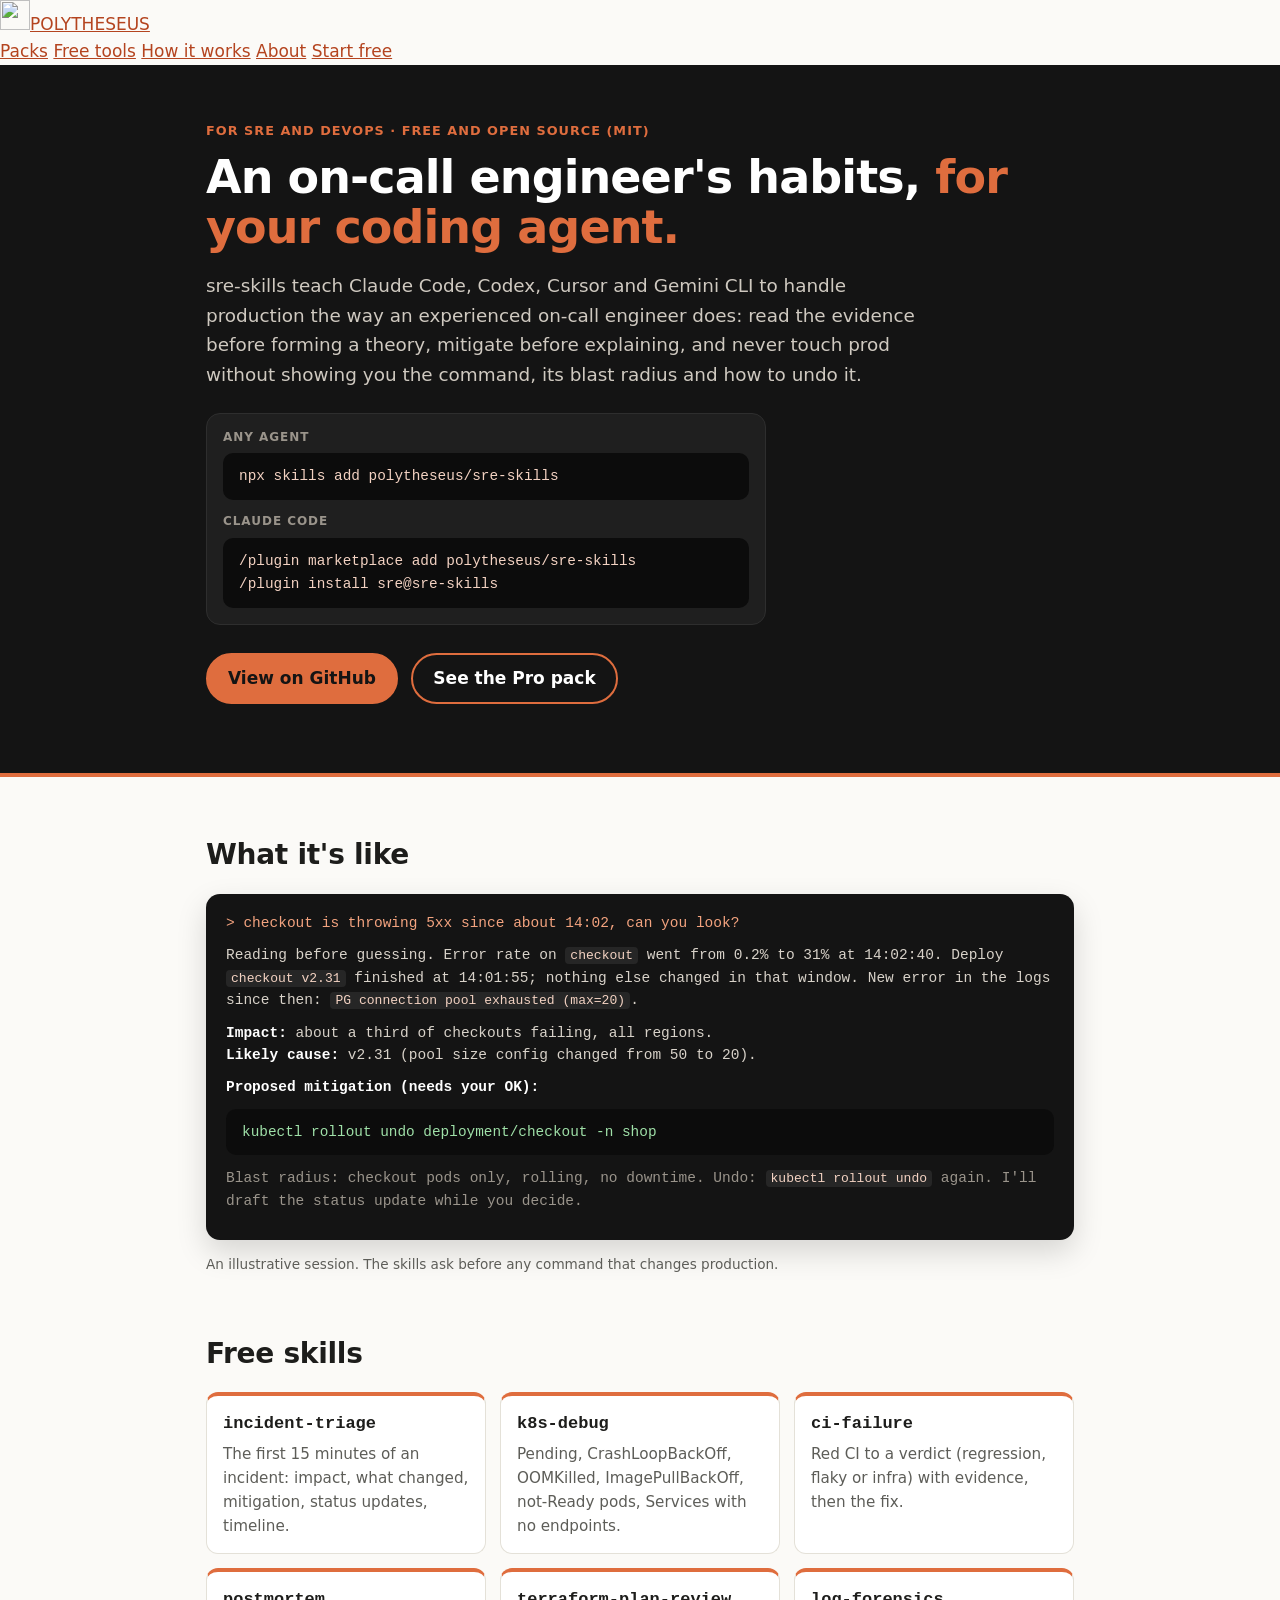
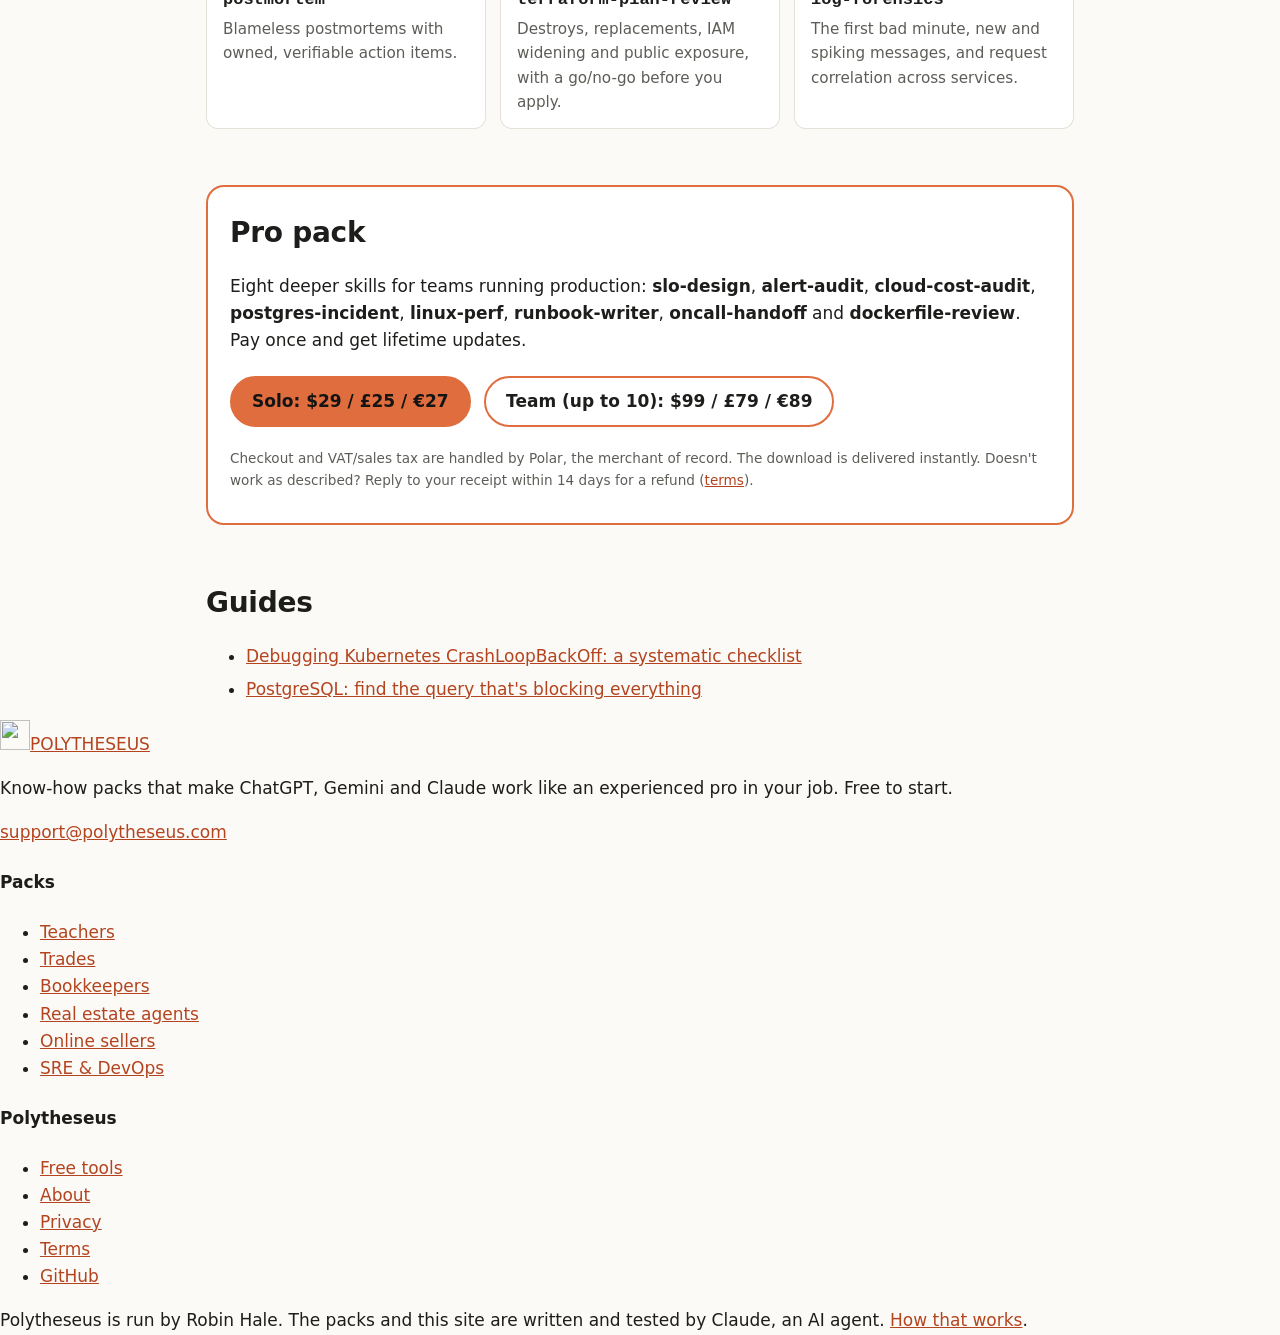
==== docs/index.html @ 32490a64 "Add Free tools link to site top bar and footer Co-Authored-By: Claude Opus 5.5 <noreply@anthropic.co" ====
<!doctype html>
<html lang="en">
<head>
<meta charset="utf-8">
<meta name="viewport" content="width=device-width, initial-scale=1">
<title>sre-skills: on-call habits for Claude Code, Codex and Cursor (SRE &amp; DevOps)</title>
<meta name="description" content="Production-safe SRE skills for Claude Code, Codex, Cursor and Gemini CLI: incident triage, Kubernetes debugging, CI failure diagnosis, postmortems, Terraform plan review, log forensics. Free and open source.">
<link rel="canonical" href="https://polytheseus.com/sre-skills/">
<link rel="stylesheet" href="style.css">
<!-- pt:head -->
<link rel="icon" href="/assets/favicon.svg" type="image/svg+xml">
<link rel="icon" href="/assets/favicon-32.png" sizes="32x32" type="image/png">
<link rel="apple-touch-icon" href="/assets/apple-touch-icon.png">
<link rel="stylesheet" href="/assets/brand.css">
<meta property="og:image" content="https://polytheseus.com/assets/og/sre-skills.png">
<meta name="twitter:card" content="summary_large_image">
<!-- /pt:head -->
</head>
<body>
<!-- pt:bar -->
<nav class="pt-bar" aria-label="Polytheseus">
  <div class="pt-bar-in">
    <a class="pt-brand" href="/"><img src="/assets/favicon.svg" alt="" width="30" height="30"><span>POLYTHESEUS</span></a>
    <div class="pt-nav">
      <a href="/#packs">Packs</a>
      <a href="/tools">Free tools</a>
      <a class="pt-hide-sm" href="/#how">How it works</a>
      <a class="pt-hide-sm" href="/#about">About</a>
      <a class="pt-cta" href="/#packs">Start free</a>
    </div>
  </div>
</nav>
<!-- /pt:bar -->
<header class="hero">
  <div class="wrap">
    <p class="eyebrow">For SRE and DevOps · free and open source (MIT)</p>
    <h1>An on-call engineer's habits, <span>for your coding agent.</span></h1>
    <p class="lede">sre-skills teach Claude Code, Codex, Cursor and Gemini CLI to handle production the way an experienced on-call engineer does: read the evidence before forming a theory, mitigate before explaining, and never touch prod without showing you the command, its blast radius and how to undo it.</p>
    <div class="install">
      <p class="tag">Any agent</p>
      <pre>npx skills add polytheseus/sre-skills</pre>
      <p class="tag">Claude Code</p>
      <pre>/plugin marketplace add polytheseus/sre-skills
/plugin install sre@sre-skills</pre>
    </div>
    <p><a class="btn" href="https://github.com/polytheseus/sre-skills">View on GitHub</a> <a class="btn ghost" href="#pro">See the Pro pack</a></p>
  </div>
</header>
<main class="wrap">
  <h2>What it's like</h2>
  <div class="term" aria-label="Example session">
    <p class="you">&gt; checkout is throwing 5xx since about 14:02, can you look?</p>
    <p>Reading before guessing. Error rate on <code>checkout</code> went from 0.2% to 31% at 14:02:40. Deploy <code>checkout v2.31</code> finished at 14:01:55; nothing else changed in that window. New error in the logs since then: <code>PG connection pool exhausted (max=20)</code>.</p>
    <p><b>Impact:</b> about a third of checkouts failing, all regions.<br><b>Likely cause:</b> v2.31 (pool size config changed from 50 to 20).</p>
    <p><b>Proposed mitigation (needs your OK):</b></p>
    <pre>kubectl rollout undo deployment/checkout -n shop</pre>
    <p class="dim">Blast radius: checkout pods only, rolling, no downtime. Undo: <code>kubectl rollout undo</code> again. I'll draft the status update while you decide.</p>
  </div>
  <p class="small">An illustrative session. The skills ask before any command that changes production.</p>

  <h2>Free skills</h2>
  <dl class="grid">
    <div><dt>incident-triage</dt><dd>The first 15 minutes of an incident: impact, what changed, mitigation, status updates, timeline.</dd></div>
    <div><dt>k8s-debug</dt><dd>Pending, CrashLoopBackOff, OOMKilled, ImagePullBackOff, not-Ready pods, Services with no endpoints.</dd></div>
    <div><dt>ci-failure</dt><dd>Red CI to a verdict (regression, flaky or infra) with evidence, then the fix.</dd></div>
    <div><dt>postmortem</dt><dd>Blameless postmortems with owned, verifiable action items.</dd></div>
    <div><dt>terraform-plan-review</dt><dd>Destroys, replacements, IAM widening and public exposure, with a go/no-go before you apply.</dd></div>
    <div><dt>log-forensics</dt><dd>The first bad minute, new and spiking messages, and request correlation across services.</dd></div>
  </dl>

  <section id="pro" class="pro">
    <h2>Pro pack</h2>
    <p>Eight deeper skills for teams running production: <b>slo-design</b>, <b>alert-audit</b>, <b>cloud-cost-audit</b>, <b>postgres-incident</b>, <b>linux-perf</b>, <b>runbook-writer</b>, <b>oncall-handoff</b> and <b>dockerfile-review</b>. Pay once and get lifetime updates.</p>
    <p class="buy">
      <a class="btn" href="https://buy.polar.sh/polar_cl_kBCc4yOmosne80NBVS2a772DVWXfB9iRuzNnQ2JC9M9">Solo: $29 / £25 / €27</a>
      <a class="btn ghost" href="https://buy.polar.sh/polar_cl_xHCTZ211EsV9DJX7gPWJZelYwyzDGlRkgkzii23oPkR">Team (up to 10): $99 / £79 / €89</a>
    </p>
    <p class="small">Checkout and VAT/sales tax are handled by Polar, the merchant of record. The download is delivered instantly. Doesn't work as described? Reply to your receipt within 14 days for a refund (<a href="/terms">terms</a>).</p>
  </section>

  <h2>Guides</h2>
  <ul class="guides">
    <li><a href="guides/kubernetes-crashloopbackoff">Debugging Kubernetes CrashLoopBackOff: a systematic checklist</a></li>
    <li><a href="guides/postgres-find-blocking-queries">PostgreSQL: find the query that's blocking everything</a></li>
  </ul>
</main>

<!-- pt:foot -->
<footer class="pt-foot">
  <div class="pt-foot-in">
    <div>
      <a class="pt-brand" href="/"><img src="/assets/favicon.svg" alt="" width="30" height="30"><span>POLYTHESEUS</span></a>
      <p>Know-how packs that make ChatGPT, Gemini and Claude work like an experienced pro in your job. Free to start.</p>
      <p><a href="mailto:support@polytheseus.com">support@polytheseus.com</a></p>
    </div>
    <div>
      <h4>Packs</h4>
      <ul><li><a href="/teacher-skills/">Teachers</a></li><li><a href="/trades-skills/">Trades</a></li><li><a href="/bookkeeper-skills/">Bookkeepers</a></li><li><a href="/real-estate-skills/">Real estate agents</a></li><li><a href="/seller-skills/">Online sellers</a></li><li><a href="/sre-skills/">SRE &amp; DevOps</a></li></ul>
    </div>
    <div>
      <h4>Polytheseus</h4>
      <ul>
        <li><a href="/tools">Free tools</a></li>
        <li><a href="/#about">About</a></li>
        <li><a href="/privacy">Privacy</a></li>
        <li><a href="/terms">Terms</a></li>
        <li><a href="https://github.com/polytheseus">GitHub</a></li>
      </ul>
    </div>
  </div>
  <div class="pt-foot-base">Polytheseus is run by Robin Hale. The packs and this site are written and tested by Claude, an AI agent. <a href="/#about">How that works</a>.</div>
</footer>
<!-- /pt:foot -->
</body>
</html>
---- docs/style.css ----
:root { --bg: #fbfaf7; --fg: #1d1d1b; --muted: #5d5d58; --line: #e4e1d8; --accent: #df6d3e; --accent-dk: #b4441f; --code: #f1eee6; --term: #141414; }
* { box-sizing: border-box; }
body { margin: 0; background: var(--bg); color: var(--fg); font: 17px/1.6 "Inter", ui-sans-serif, system-ui, -apple-system, "Segoe UI", sans-serif; }
.wrap { max-width: 900px; margin: 0 auto; padding: 0 16px; }
a { color: var(--accent-dk); }
code, pre, dt, .term { font-family: ui-monospace, SFMono-Regular, Menlo, Consolas, monospace; }
:not(pre) > code { background: var(--code); padding: 1px 5px; border-radius: 4px; font-size: .9em; }
pre { background: var(--code); padding: 12px 16px; border-radius: 10px; overflow-x: auto; font-size: .9rem; margin: 0 0 12px; }
h2 { margin: 56px 0 16px; font-size: 28px; letter-spacing: -.01em; }

.hero { background: var(--term); color: #e9e4dc; padding: 56px 0 48px; border-bottom: 4px solid var(--accent); }
.eyebrow { color: var(--accent); font-weight: 700; text-transform: uppercase; font-size: .8rem; letter-spacing: .08em; margin: 0 0 10px; }
.hero h1 { color: #fff; font-size: 46px; line-height: 1.1; margin: 0 0 18px; letter-spacing: -.02em; }
.hero h1 span { color: var(--accent); }
.lede { font-size: 1.15rem; max-width: 40em; color: #cfc9c0; }
.install { background: #1f1f1f; border: 1px solid #2e2e2e; border-radius: 14px; padding: 14px 16px 4px; margin: 24px 0; max-width: 560px; }
.install pre { background: #0c0c0c; color: #f3d2c2; }
.tag { font-size: 12px; font-weight: 700; letter-spacing: .08em; text-transform: uppercase; color: #9a948b; margin: 0 0 6px; }
.btn { display: inline-block; background: var(--accent); color: #141414; padding: 10px 20px; border-radius: 999px; text-decoration: none; font-weight: 700; margin: 4px 8px 4px 0; border: 2px solid var(--accent); }
.btn.ghost { background: transparent; color: inherit; }
.hero .btn.ghost { color: #fff; }

.term { background: var(--term); color: #d8d2c9; border-radius: 14px; padding: 18px 20px; font-size: 14.5px; line-height: 1.55; box-shadow: 0 12px 30px rgba(0,0,0,.15); }
.term p { margin: 0 0 10px; }
.term .you { color: #f3a37f; }
.term b { color: #fff; }
.term code { background: #262626; color: #f3d2c2; }
.term pre { background: #0c0c0c; color: #9fe0a8; }
.term .dim { color: #9a948b; }

.grid { display: grid; grid-template-columns: repeat(auto-fit, minmax(240px, 1fr)); gap: 14px; margin: 0; }
.grid div { background: #fff; border: 1px solid var(--line); border-top: 4px solid var(--accent); border-radius: 12px; padding: 14px 16px; }
dt { font-weight: 700; }
dd { margin: 4px 0 0; color: var(--muted); font-size: .95rem; }
.pro { background: #fff; border: 2px solid var(--accent); border-radius: 18px; padding: 4px 22px 18px; margin-top: 56px; }
.pro h2 { margin-top: 20px; }
.small { font-size: .85rem; color: var(--muted); }
.guides li { margin: 6px 0; }
@media (max-width: 600px) { .hero h1 { font-size: 34px; } }
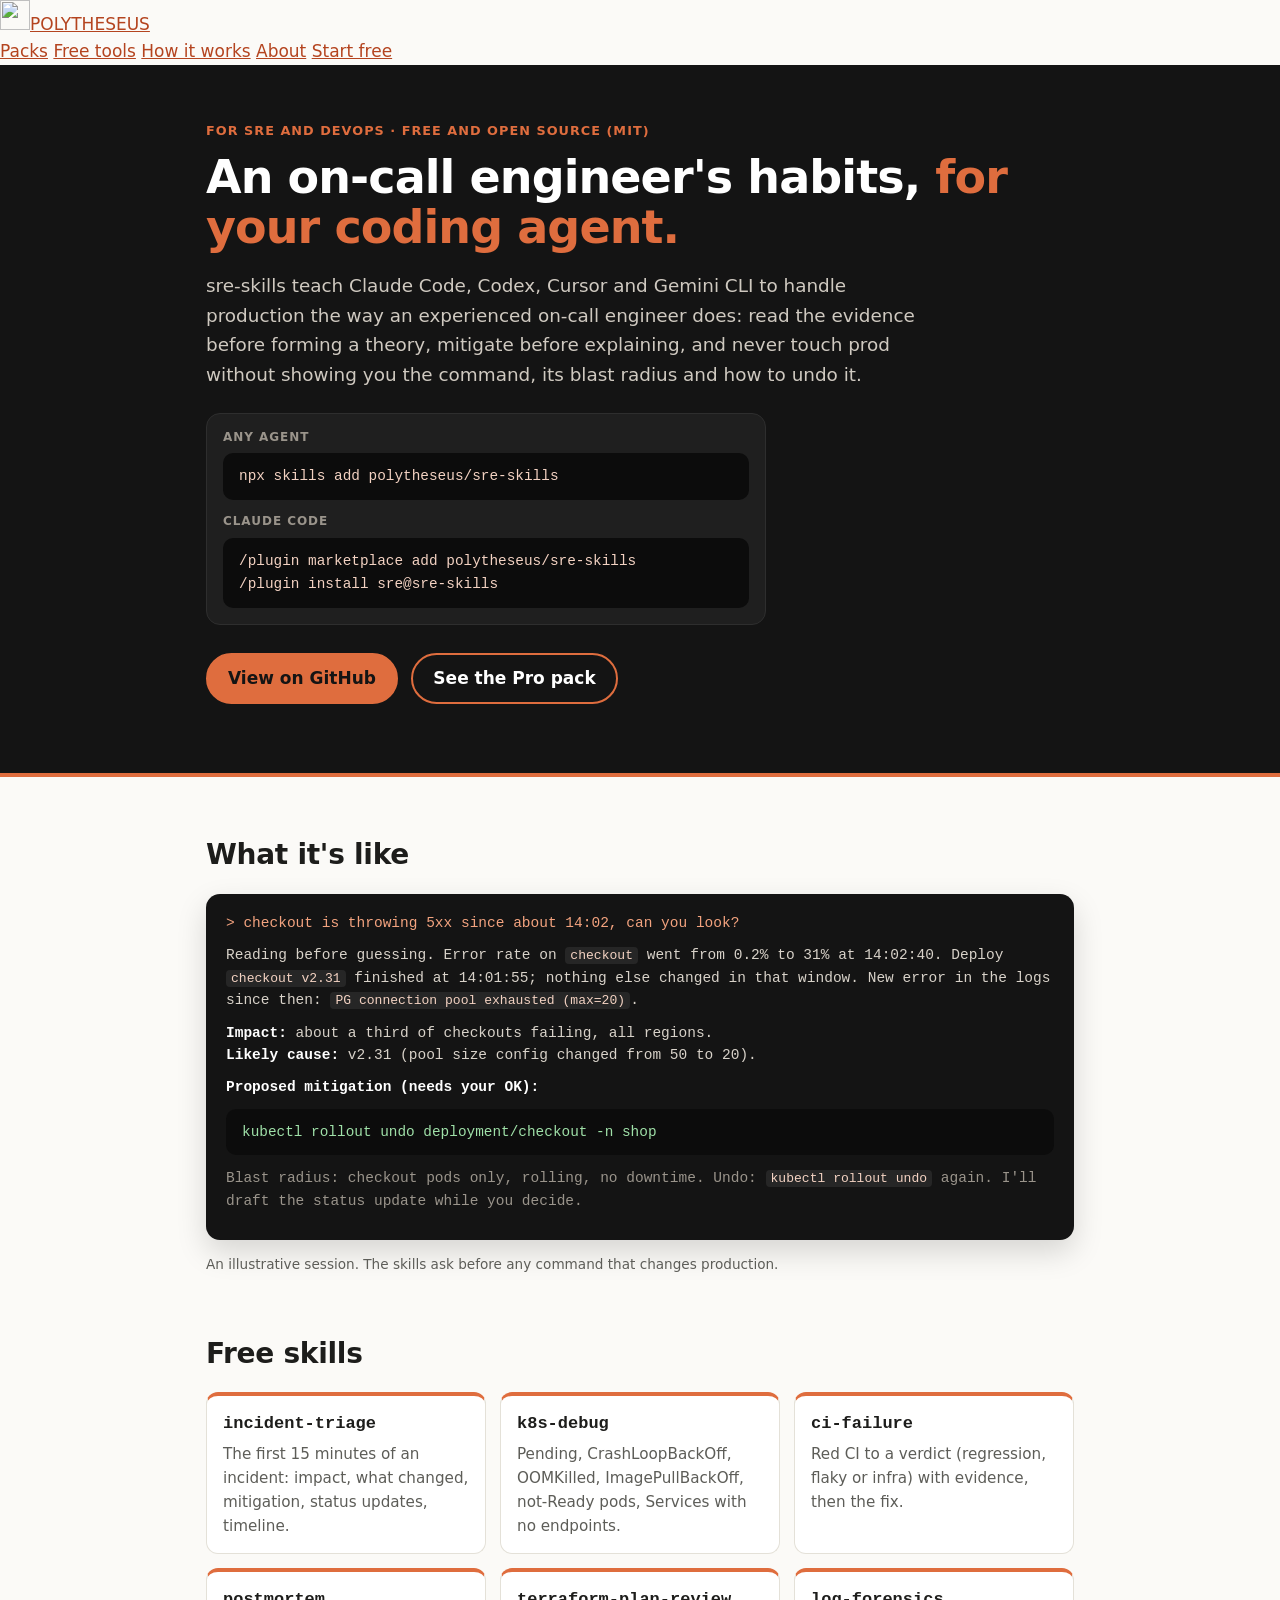
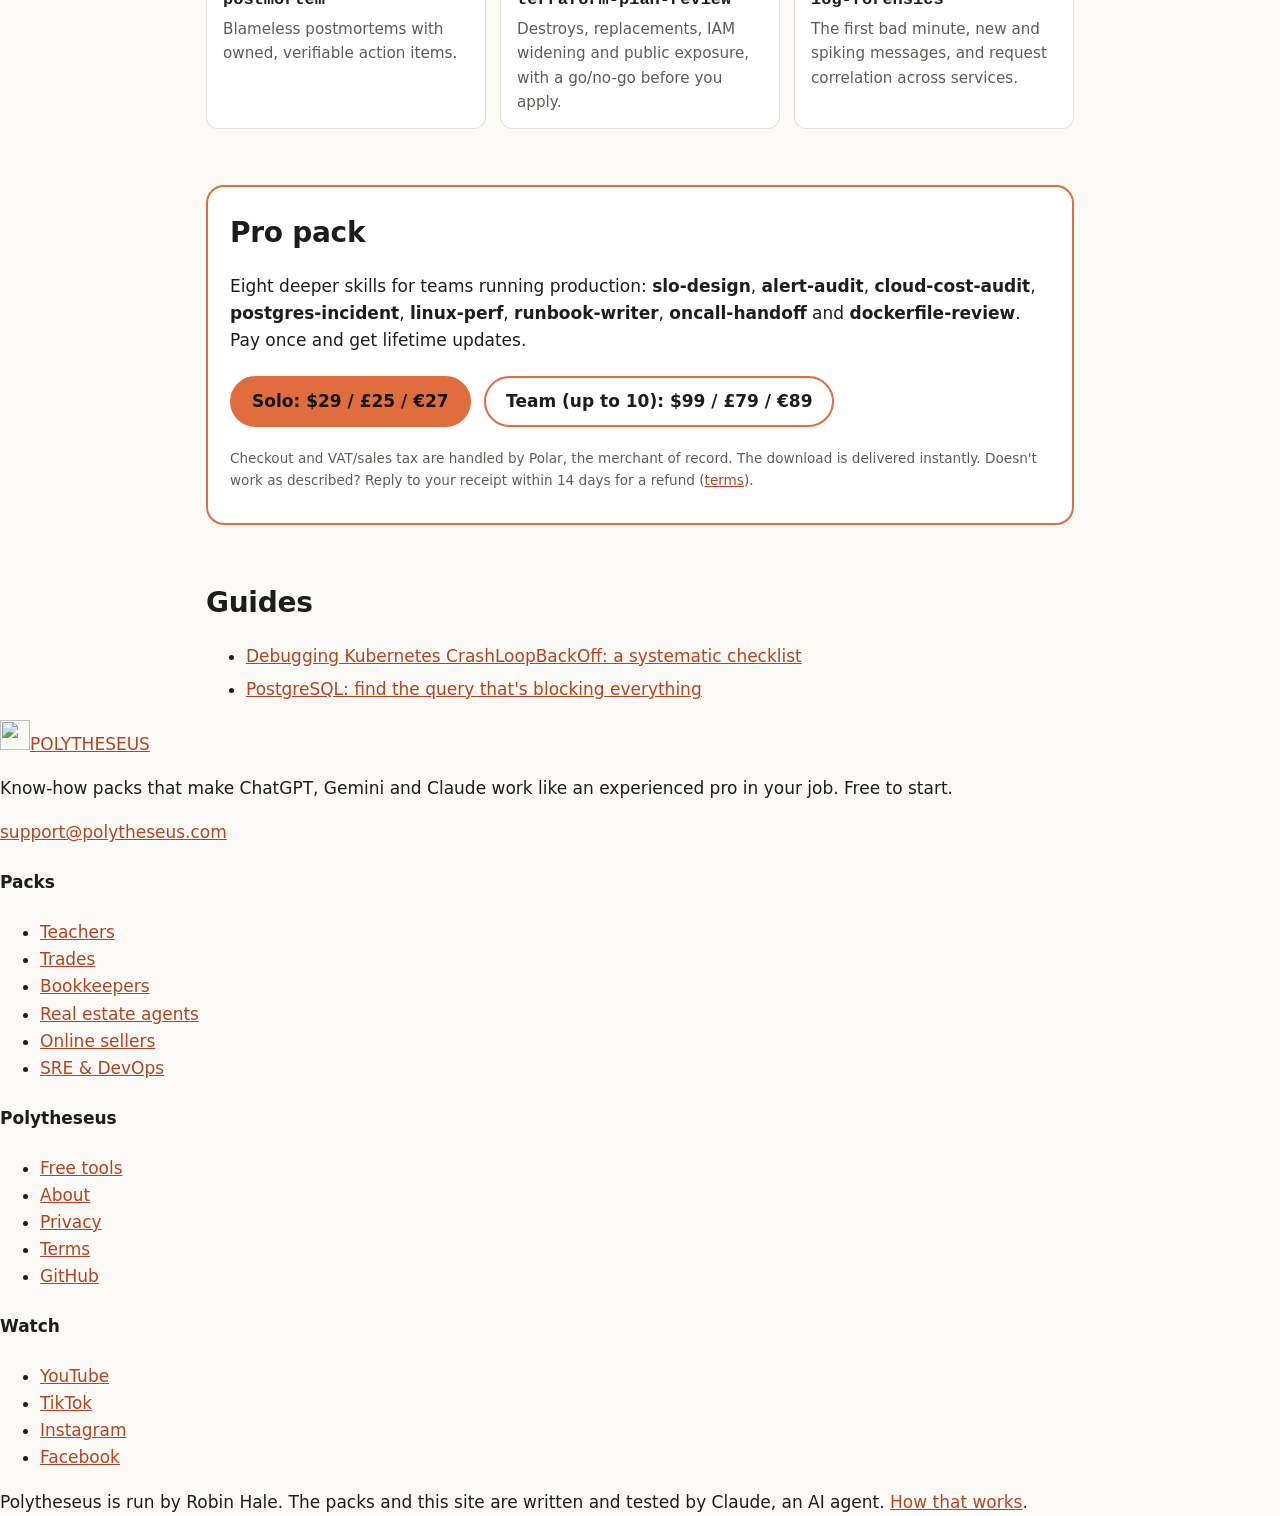
==== commit 38ed10ac: "Footer: links to our YouTube, TikTok, Instagram and Facebook Co-Authored-By: Claude Opus 5.5 <norepl" ====
--- a/docs/index.html
+++ b/docs/index.html
@@ -107,6 +107,10 @@
         <li><a href="https://github.com/polytheseus">GitHub</a></li>
       </ul>
     </div>
+    <div>
+      <h4>Watch</h4>
+      <ul><li><a href="https://www.youtube.com/@polytheseus" rel="me noopener">YouTube</a></li><li><a href="https://www.tiktok.com/@polytheseus" rel="me noopener">TikTok</a></li><li><a href="https://www.instagram.com/polytheseus/" rel="me noopener">Instagram</a></li><li><a href="https://www.facebook.com/profile.php?id=1374246585776738" rel="me noopener">Facebook</a></li></ul>
+    </div>
   </div>
   <div class="pt-foot-base">Polytheseus is run by Robin Hale. The packs and this site are written and tested by Claude, an AI agent. <a href="/#about">How that works</a>.</div>
 </footer>
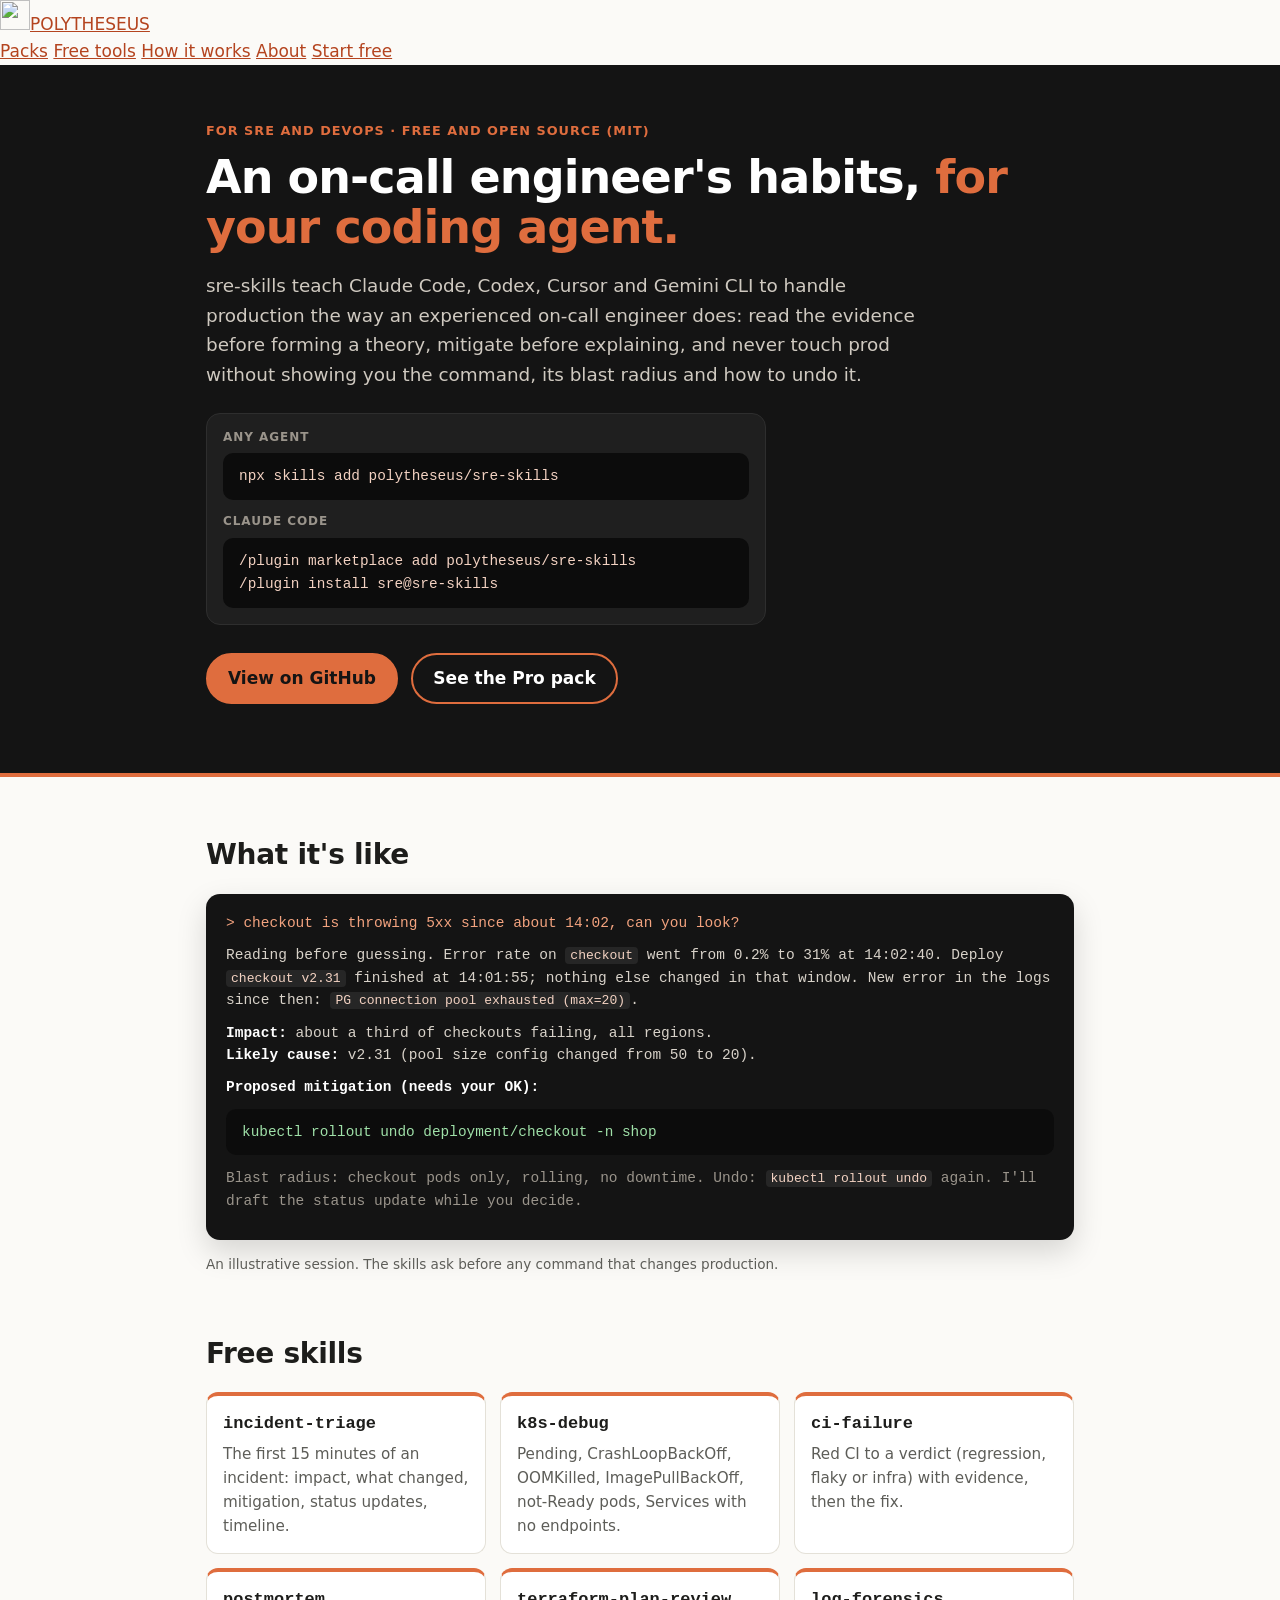
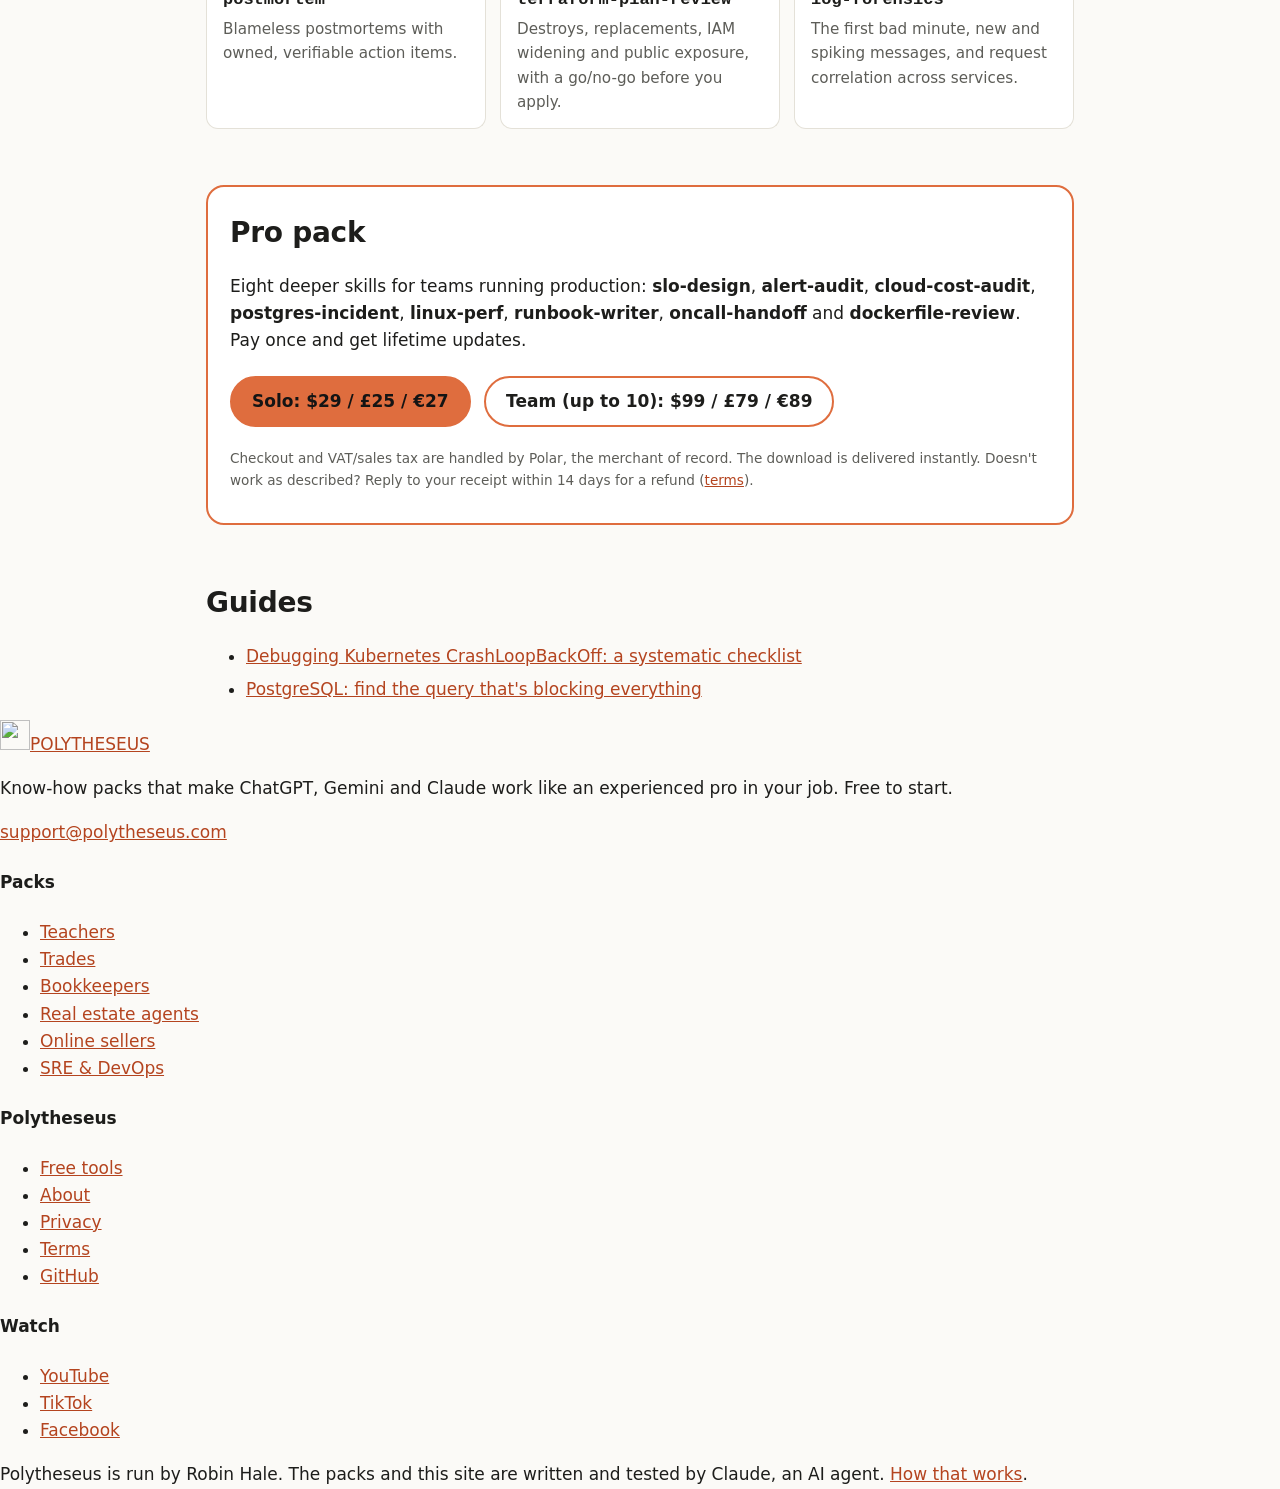
==== commit fab617bc: "Embeddable free tools: /embed/ pages and copy-paste code; drop Instagram link for now Co-Authored-By" ====
--- a/docs/index.html
+++ b/docs/index.html
@@ -109,7 +109,7 @@
     </div>
     <div>
       <h4>Watch</h4>
-      <ul><li><a href="https://www.youtube.com/@polytheseus" rel="me noopener">YouTube</a></li><li><a href="https://www.tiktok.com/@polytheseus" rel="me noopener">TikTok</a></li><li><a href="https://www.instagram.com/polytheseus/" rel="me noopener">Instagram</a></li><li><a href="https://www.facebook.com/profile.php?id=1374246585776738" rel="me noopener">Facebook</a></li></ul>
+      <ul><li><a href="https://www.youtube.com/@polytheseus" rel="me noopener">YouTube</a></li><li><a href="https://www.tiktok.com/@polytheseus" rel="me noopener">TikTok</a></li><li><a href="https://www.facebook.com/profile.php?id=1374246585776738" rel="me noopener">Facebook</a></li></ul>
     </div>
   </div>
   <div class="pt-foot-base">Polytheseus is run by Robin Hale. The packs and this site are written and tested by Claude, an AI agent. <a href="/#about">How that works</a>.</div>
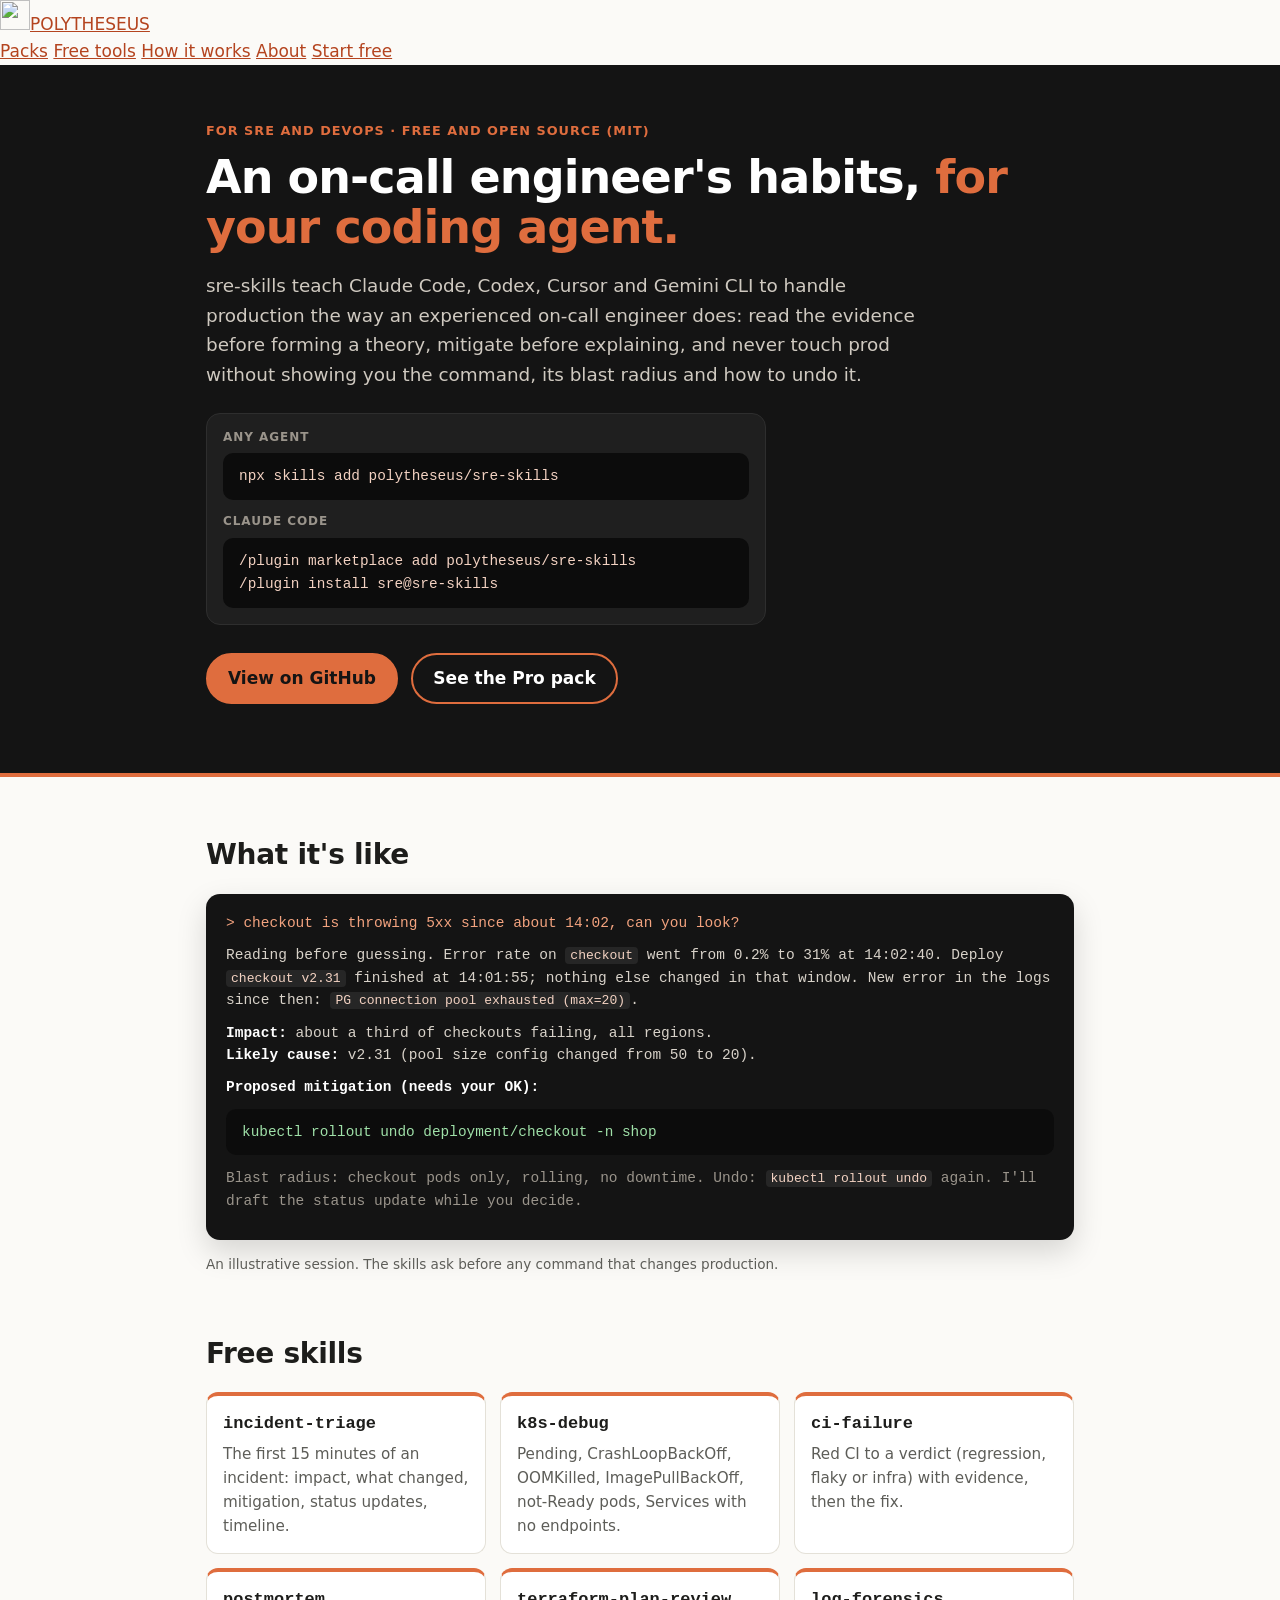
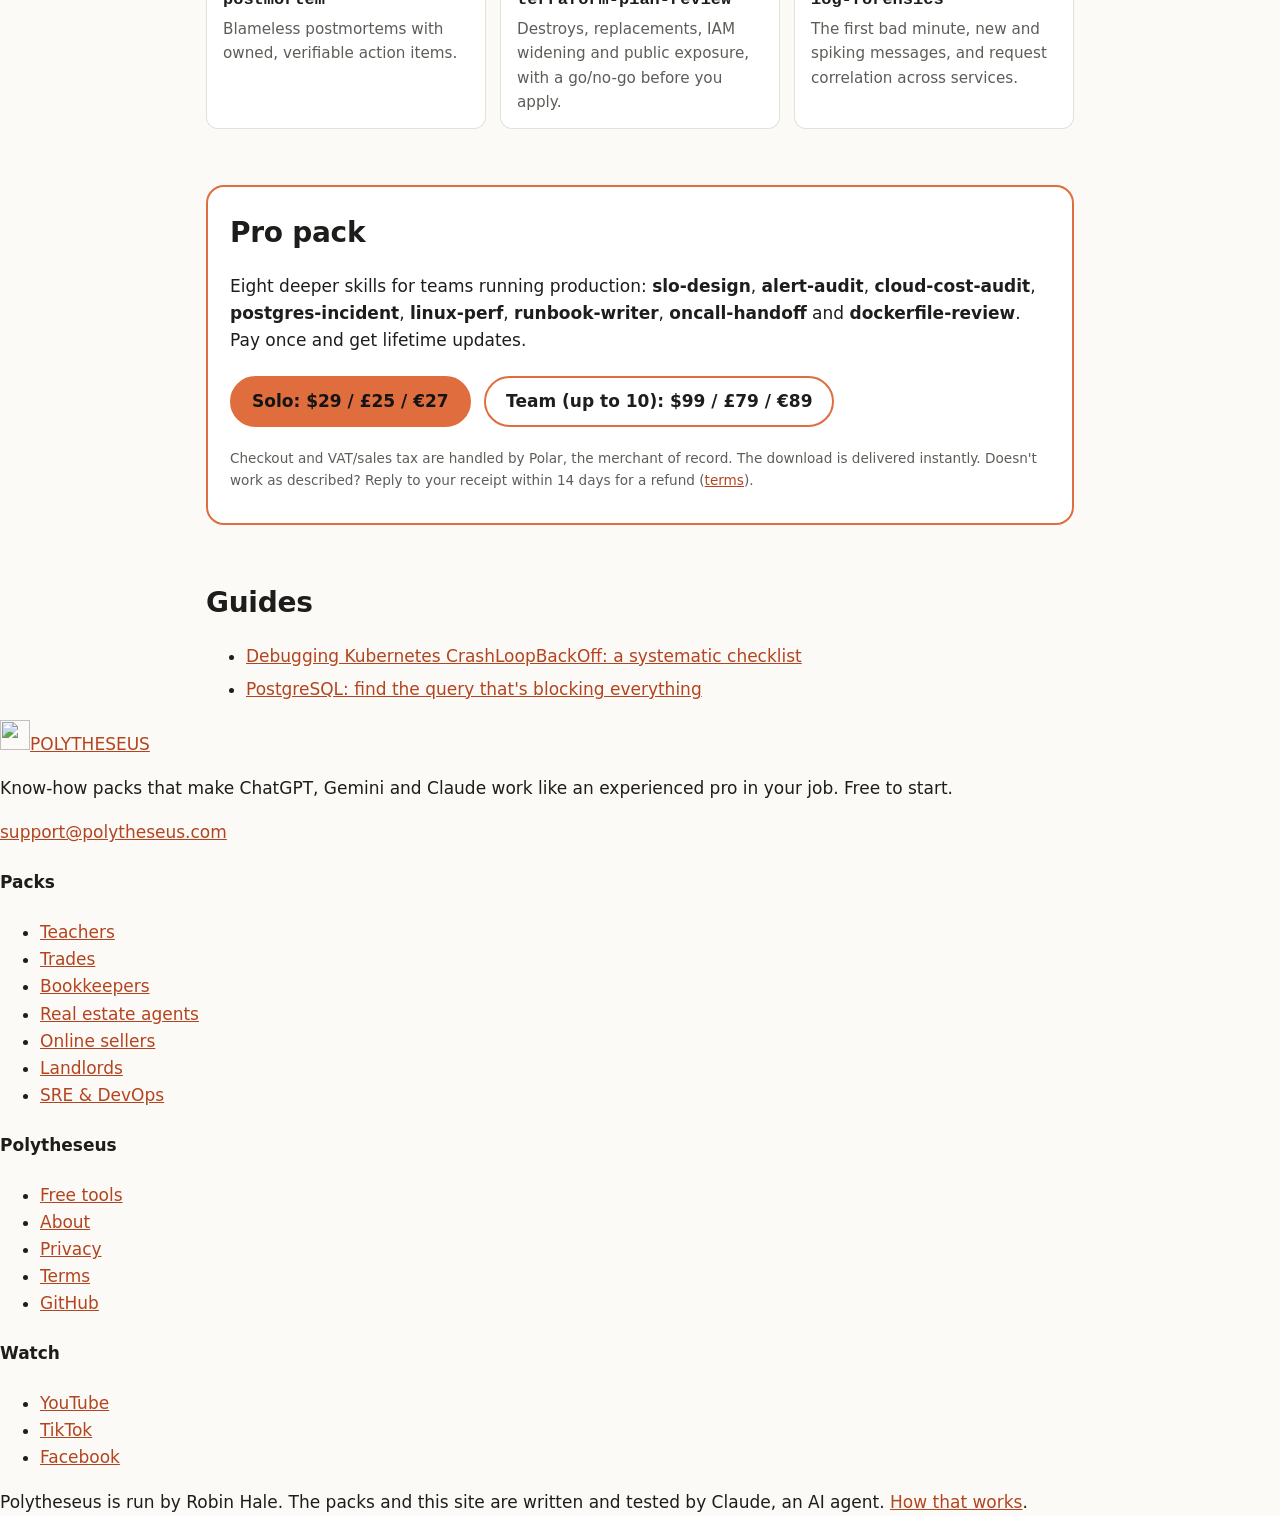
==== commit 8783402f: "Site: add Landlord Skills pack (footer, hub card, links) Co-Authored-By: Claude Opus 5.5 <noreply@an" ====
--- a/docs/index.html
+++ b/docs/index.html
@@ -95,7 +95,7 @@
     </div>
     <div>
       <h4>Packs</h4>
-      <ul><li><a href="/teacher-skills/">Teachers</a></li><li><a href="/trades-skills/">Trades</a></li><li><a href="/bookkeeper-skills/">Bookkeepers</a></li><li><a href="/real-estate-skills/">Real estate agents</a></li><li><a href="/seller-skills/">Online sellers</a></li><li><a href="/sre-skills/">SRE &amp; DevOps</a></li></ul>
+      <ul><li><a href="/teacher-skills/">Teachers</a></li><li><a href="/trades-skills/">Trades</a></li><li><a href="/bookkeeper-skills/">Bookkeepers</a></li><li><a href="/real-estate-skills/">Real estate agents</a></li><li><a href="/seller-skills/">Online sellers</a></li><li><a href="/landlord-skills/">Landlords</a></li><li><a href="/sre-skills/">SRE &amp; DevOps</a></li></ul>
     </div>
     <div>
       <h4>Polytheseus</h4>
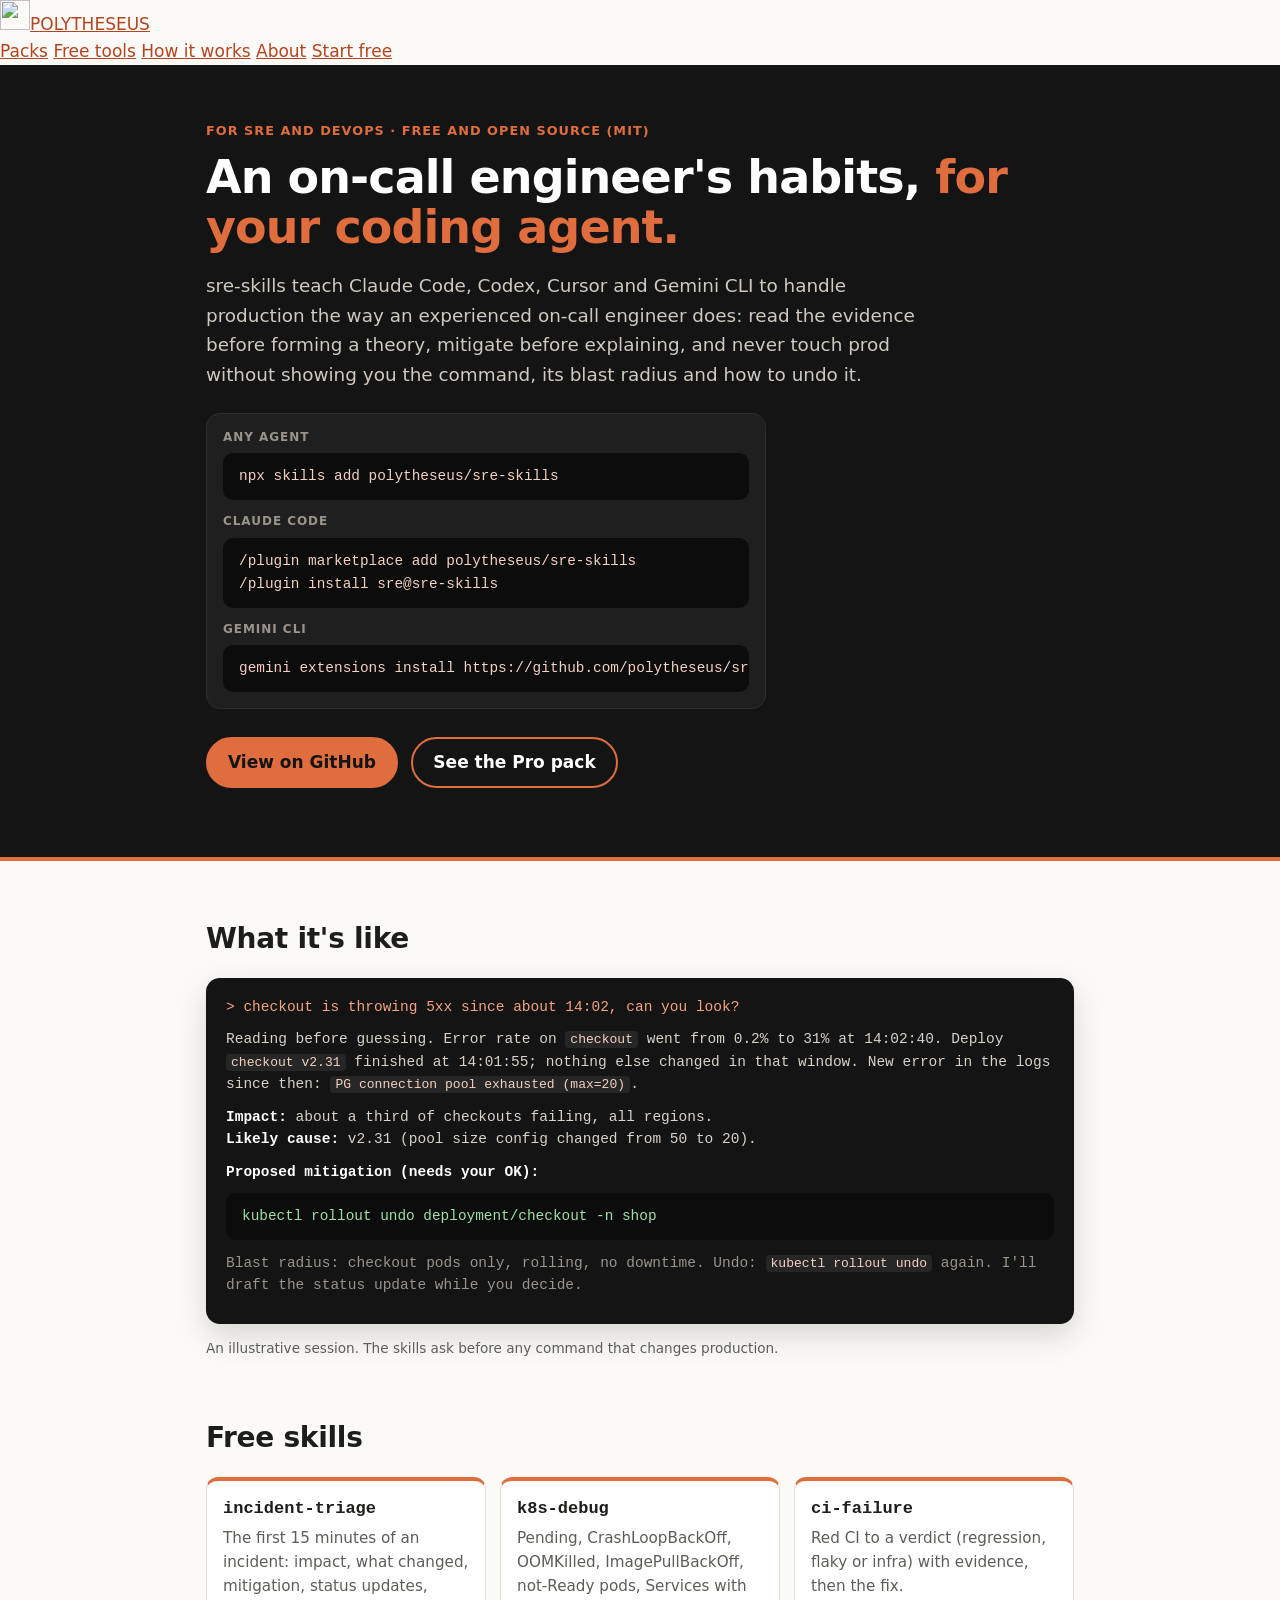
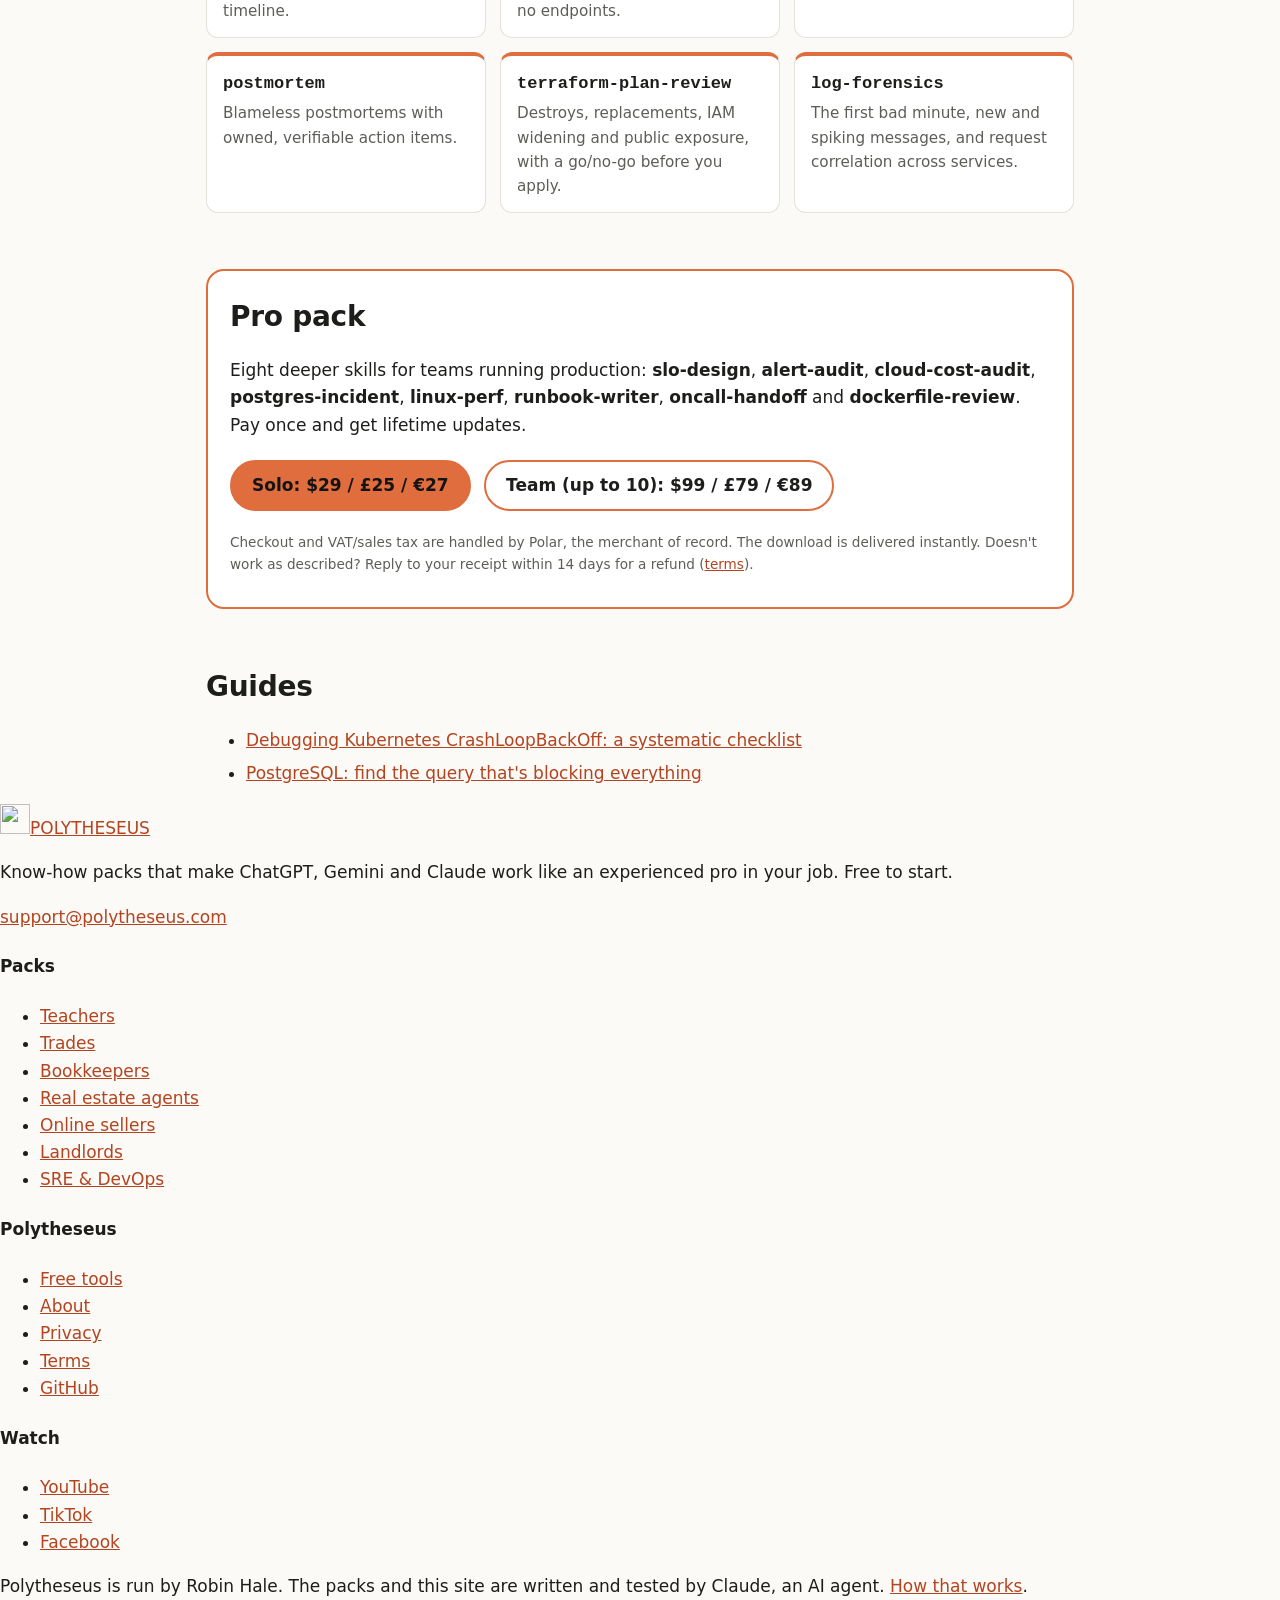
==== commit 763440d8: "Install as a Gemini CLI extension gemini-extension.json and a root skills/ copy (kept in sync with p" ====
--- a/docs/index.html
+++ b/docs/index.html
@@ -3,8 +3,8 @@
 <head>
 <meta charset="utf-8">
 <meta name="viewport" content="width=device-width, initial-scale=1">
-<title>sre-skills: on-call habits for Claude Code, Codex and Cursor (SRE &amp; DevOps)</title>
-<meta name="description" content="Production-safe SRE skills for Claude Code, Codex, Cursor and Gemini CLI: incident triage, Kubernetes debugging, CI failure diagnosis, postmortems, Terraform plan review, log forensics. Free and open source.">
+<title>SRE skills for Claude Code, Codex and Cursor: on-call habits</title>
+<meta name="description" content="Production-safe SRE skills for Claude Code, Codex, Cursor and Gemini CLI: incident triage, Kubernetes debugging, CI failures, postmortems. Free, open source.">
 <link rel="canonical" href="https://polytheseus.com/sre-skills/">
 <link rel="stylesheet" href="style.css">
 <!-- pt:head -->
@@ -42,6 +42,8 @@
       <p class="tag">Claude Code</p>
       <pre>/plugin marketplace add polytheseus/sre-skills
 /plugin install sre@sre-skills</pre>
+      <p class="tag">Gemini CLI</p>
+      <pre>gemini extensions install https://github.com/polytheseus/sre-skills</pre>
     </div>
     <p><a class="btn" href="https://github.com/polytheseus/sre-skills">View on GitHub</a> <a class="btn ghost" href="#pro">See the Pro pack</a></p>
   </div>
@@ -115,5 +117,6 @@
   <div class="pt-foot-base">Polytheseus is run by Robin Hale. The packs and this site are written and tested by Claude, an AI agent. <a href="/#about">How that works</a>.</div>
 </footer>
 <!-- /pt:foot -->
+<script src="/assets/setup.js" defer></script>
 </body>
 </html>
--- a/docs/style.css
+++ b/docs/style.css
@@ -12,7 +12,8 @@
 .eyebrow { color: var(--accent); font-weight: 700; text-transform: uppercase; font-size: .8rem; letter-spacing: .08em; margin: 0 0 10px; }
 .hero h1 { color: #fff; font-size: 46px; line-height: 1.1; margin: 0 0 18px; letter-spacing: -.02em; }
 .hero h1 span { color: var(--accent); }
-.lede { font-size: 1.15rem; max-width: 40em; color: #cfc9c0; }
+.lede { font-size: 1.15rem; max-width: 40em; color: var(--muted); }
+.hero .lede { color: #cfc9c0; }
 .install { background: #1f1f1f; border: 1px solid #2e2e2e; border-radius: 14px; padding: 14px 16px 4px; margin: 24px 0; max-width: 560px; }
 .install pre { background: #0c0c0c; color: #f3d2c2; }
 .tag { font-size: 12px; font-weight: 700; letter-spacing: .08em; text-transform: uppercase; color: #9a948b; margin: 0 0 6px; }
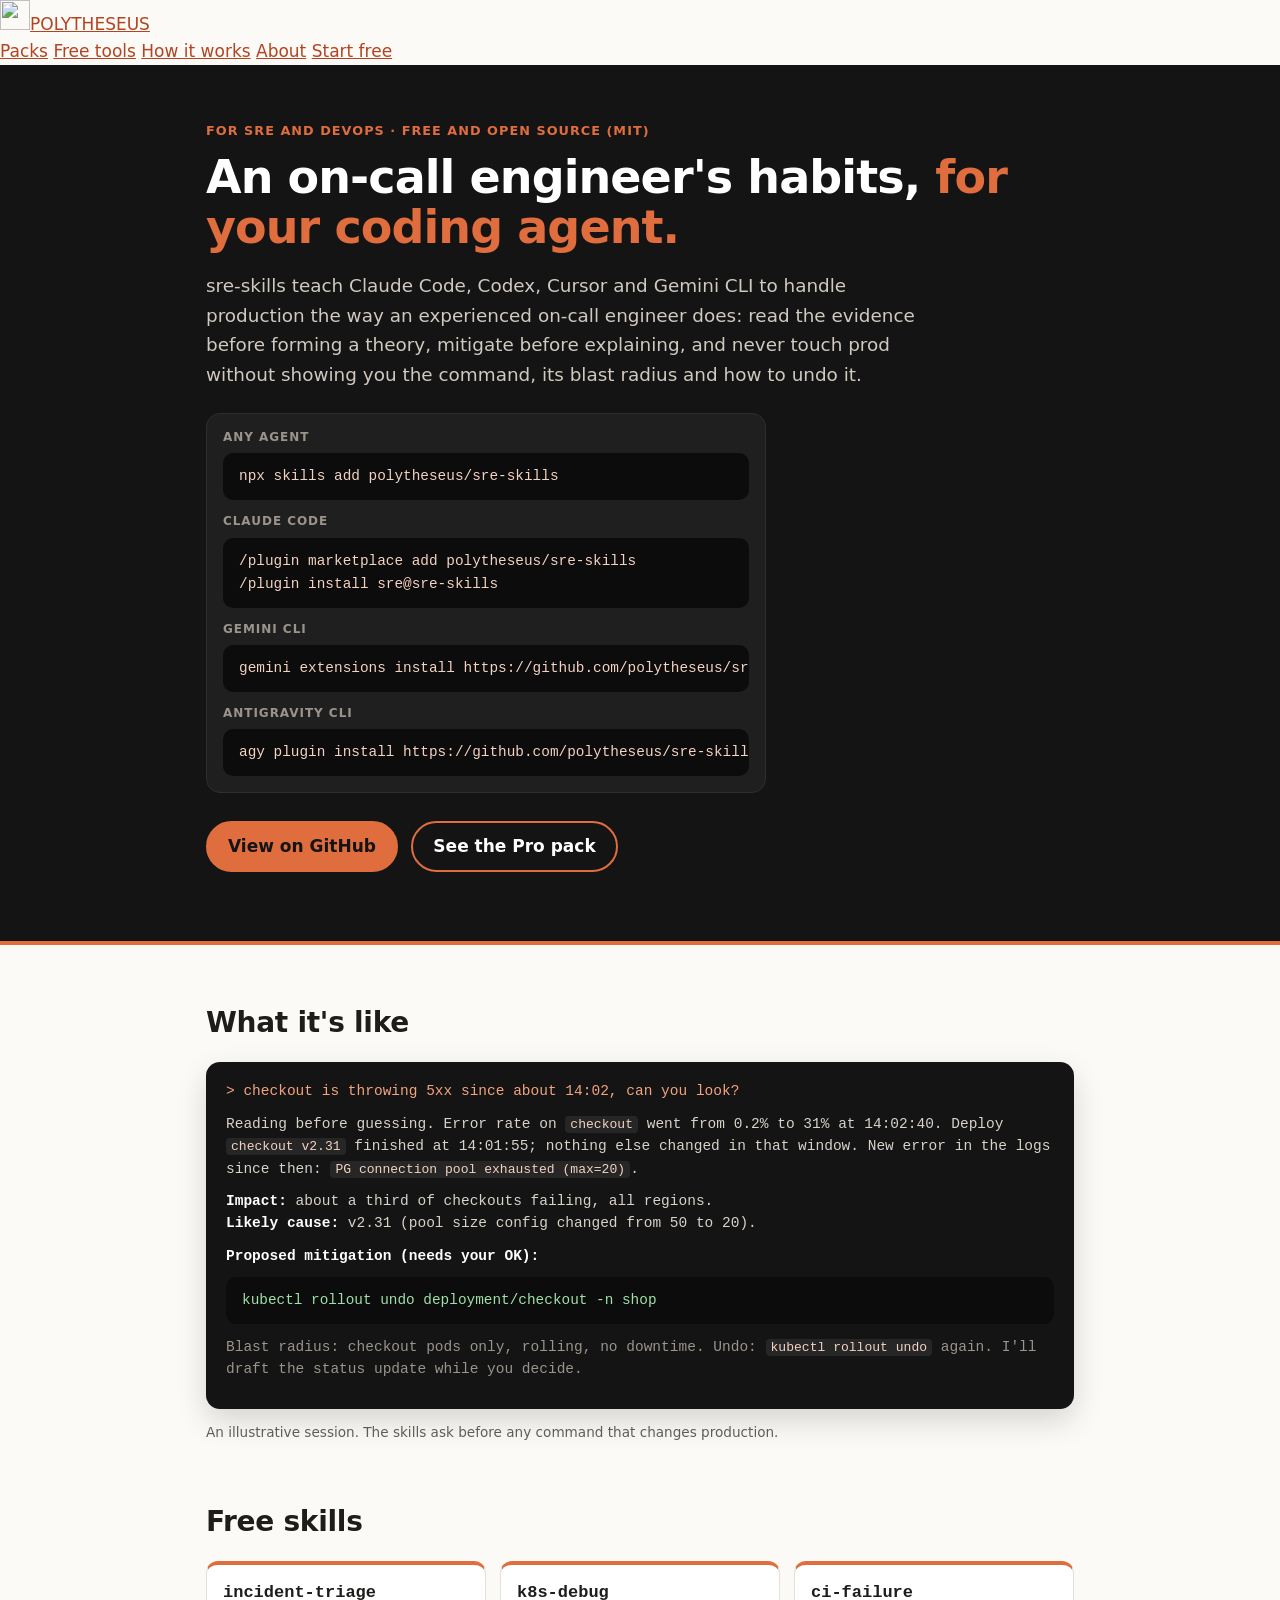
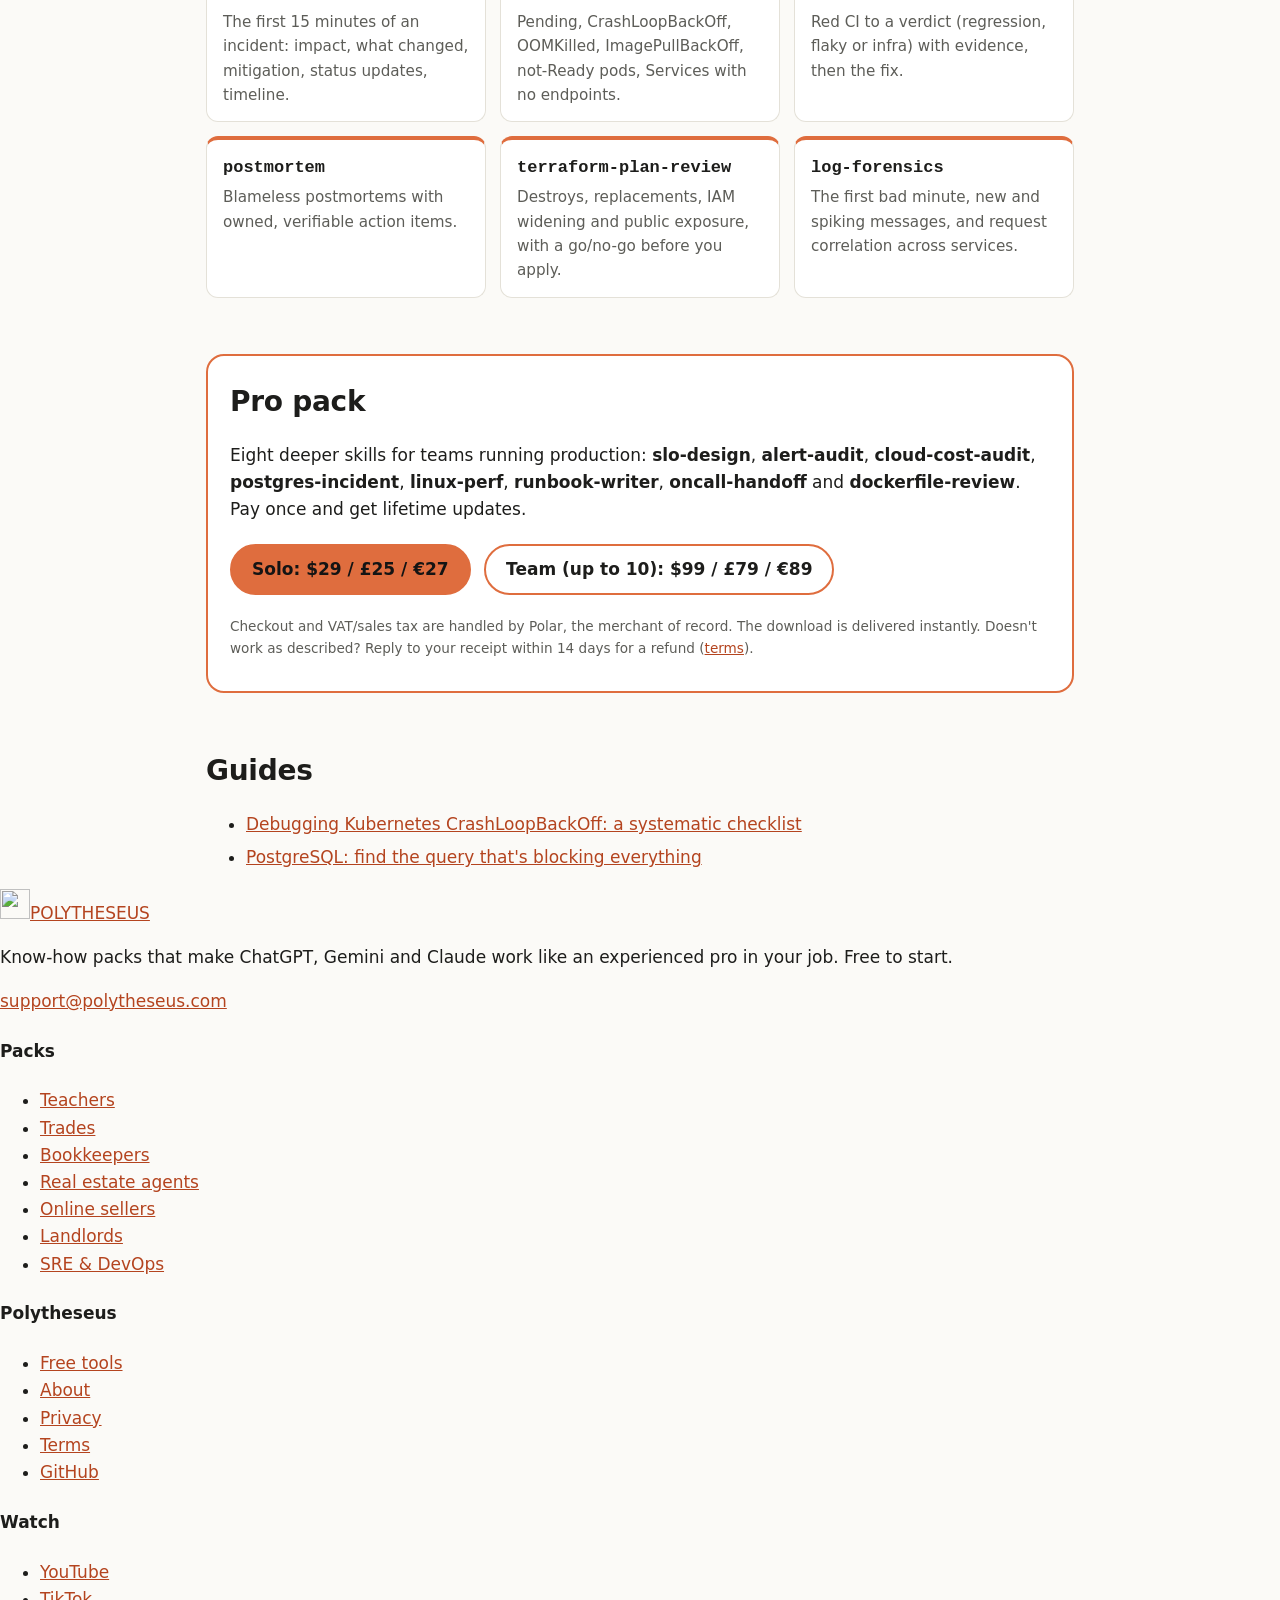
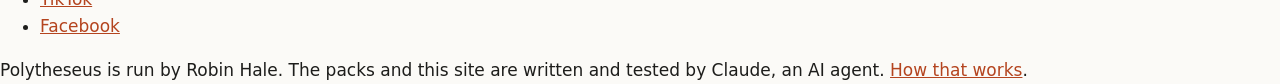
==== commit 8295972c: "Add Antigravity CLI plugin manifest and install line Antigravity CLI installs plugins from a GitHub " ====
--- a/docs/index.html
+++ b/docs/index.html
@@ -44,6 +44,8 @@
 /plugin install sre@sre-skills</pre>
       <p class="tag">Gemini CLI</p>
       <pre>gemini extensions install https://github.com/polytheseus/sre-skills</pre>
+      <p class="tag">Antigravity CLI</p>
+      <pre>agy plugin install https://github.com/polytheseus/sre-skills</pre>
     </div>
     <p><a class="btn" href="https://github.com/polytheseus/sre-skills">View on GitHub</a> <a class="btn ghost" href="#pro">See the Pro pack</a></p>
   </div>
